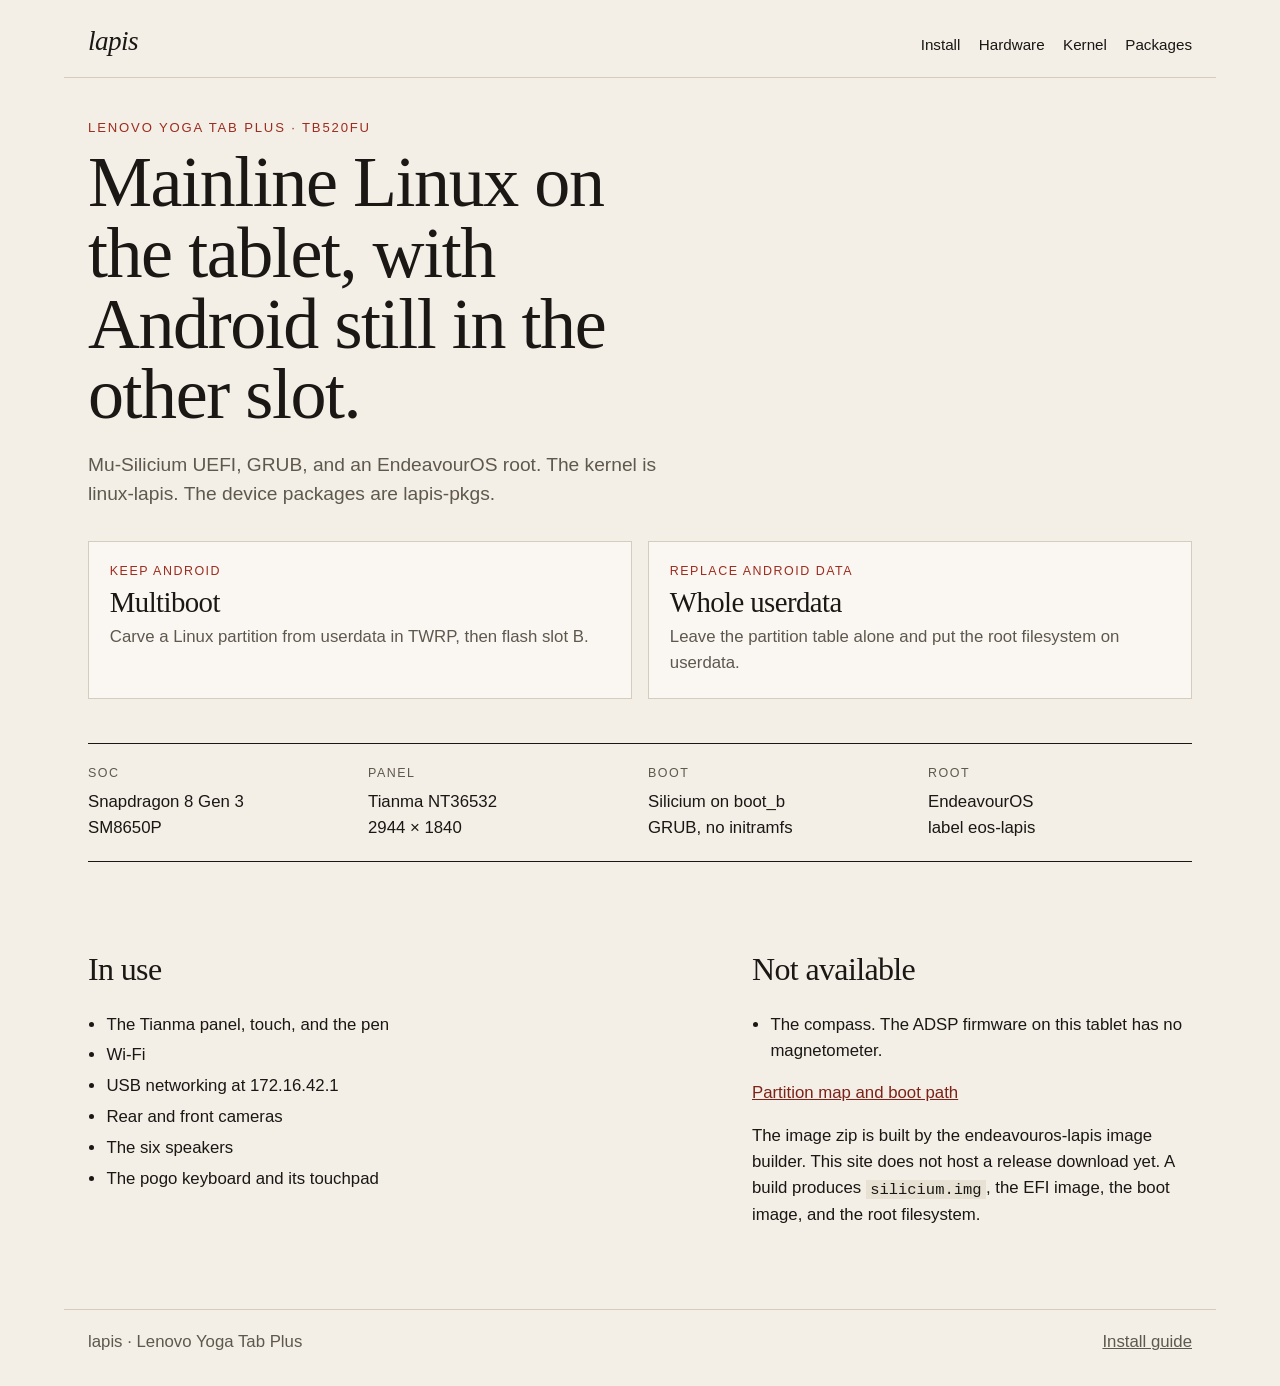
==== index.html @ 17f20aee "Add the lapis project site. The pages describe the Yoga Tab Plus port and the two ways to flash it." ====
<!doctype html>
<html lang="en">
<head>
  <meta charset="utf-8">
  <meta name="viewport" content="width=device-width, initial-scale=1">
  <title>lapis — Linux on the Lenovo Yoga Tab Plus</title>
  <meta name="description" content="Mainline Linux and EndeavourOS for the Lenovo Yoga Tab Plus (TB520FU), codename lapis.">
  <link rel="icon" href="favicon.svg" type="image/svg+xml">
  <link rel="stylesheet" href="css/site.css">
</head>
<body>
  <a class="skip" href="#content">Skip to content</a>
  <header class="bar">
    <a class="mark" href="index.html">lapis</a>
    <nav>
      <a href="guide.html">Install</a>
      <a href="hardware.html">Hardware</a>
      <a href="https://github.com/Lenovo-Yoga-Tab-Plus/linux-lapis">Kernel</a>
      <a href="https://github.com/Lenovo-Yoga-Tab-Plus/lapis-pkgs">Packages</a>
    </nav>
  </header>
  <main id="content">
    <p class="kicker">Lenovo Yoga Tab Plus · TB520FU</p>
    <h1>Mainline Linux on the tablet, with Android still in the other slot.</h1>
    <p class="lede">Mu-Silicium UEFI, GRUB, and an EndeavourOS root. The kernel is linux-lapis. The device packages are lapis-pkgs.</p>
    <div class="choices">
      <a class="choice" href="guide.html#multiboot">
        <span class="choice-kicker">Keep Android</span>
        <strong>Multiboot</strong>
        <span>Carve a Linux partition from userdata in TWRP, then flash slot B.</span>
      </a>
      <a class="choice" href="guide.html#userdata">
        <span class="choice-kicker">Replace Android data</span>
        <strong>Whole userdata</strong>
        <span>Leave the partition table alone and put the root filesystem on userdata.</span>
      </a>
    </div>
    <dl class="specs">
      <div>
        <dt>SoC</dt>
        <dd>Snapdragon 8 Gen 3<br>SM8650P</dd>
      </div>
      <div>
        <dt>Panel</dt>
        <dd>Tianma NT36532<br>2944 × 1840</dd>
      </div>
      <div>
        <dt>Boot</dt>
        <dd>Silicium on boot_b<br>GRUB, no initramfs</dd>
      </div>
      <div>
        <dt>Root</dt>
        <dd>EndeavourOS<br>label eos-lapis</dd>
      </div>
    </dl>
    <section class="split">
      <div>
        <h2>In use</h2>
        <ul>
          <li>The Tianma panel, touch, and the pen</li>
          <li>Wi-Fi</li>
          <li>USB networking at 172.16.42.1</li>
          <li>Rear and front cameras</li>
          <li>The six speakers</li>
          <li>The pogo keyboard and its touchpad</li>
        </ul>
      </div>
      <div>
        <h2>Not available</h2>
        <ul>
          <li>The compass. The ADSP firmware on this tablet has no magnetometer.</li>
        </ul>
        <p><a href="hardware.html">Partition map and boot path</a></p>
        <p>The image zip is built by the endeavouros-lapis image builder. This site does not host a release download yet. A build produces <code>silicium.img</code>, the EFI image, the boot image, and the root filesystem.</p>
      </div>
    </section>
  </main>
  <footer>
    <span>lapis · Lenovo Yoga Tab Plus</span>
    <span><a href="guide.html">Install guide</a></span>
  </footer>
</body>
</html>
---- css/site.css ----
:root {
  --paper: #f3efe6;
  --paper-2: #e7e1d4;
  --ink: #1a1714;
  --muted: #5e584e;
  --line: #d4ccbe;
  --red: #9d2c1f;
  --red-dark: #7c2218;
  --card: #faf7f2;
  --code: #2a2520;
  --max: 72rem;
}

* { box-sizing: border-box; }

html { scroll-behavior: smooth; }

body {
  margin: 0;
  color: var(--ink);
  background: var(--paper);
  font-family: "Segoe UI", "Helvetica Neue", Helvetica, Arial, sans-serif;
  font-size: 1.05rem;
  line-height: 1.55;
}

h1, h2, h3, .mark, .choice strong {
  font-family: "Iowan Old Style", "Palatino Linotype", Palatino, Georgia, serif;
  font-weight: 500;
  letter-spacing: -0.02em;
}

a { color: var(--red-dark); }
a:hover { color: var(--red); }

.skip {
  position: absolute;
  left: 1rem;
  top: -3rem;
  background: var(--ink);
  color: var(--paper);
  padding: 0.4rem 0.7rem;
}
.skip:focus { top: 0.5rem; }

.bar {
  display: flex;
  justify-content: space-between;
  align-items: baseline;
  gap: 1.5rem;
  max-width: var(--max);
  margin: 0 auto;
  padding: 1.25rem 1.5rem 0.9rem;
  border-bottom: 1px solid var(--line);
}

.mark {
  color: var(--ink);
  text-decoration: none;
  font-size: 1.7rem;
  font-style: italic;
}

nav { display: flex; flex-wrap: wrap; gap: 1.15rem; }
nav a {
  color: var(--ink);
  text-decoration: none;
  font-size: 0.95rem;
}
nav a:hover { color: var(--red); }
nav a[aria-current="page"] { box-shadow: inset 0 -2px 0 var(--red); }

main {
  max-width: var(--max);
  margin: 0 auto;
  padding: 2.5rem 1.5rem 4rem;
}

.kicker {
  margin: 0 0 0.6rem;
  color: var(--red);
  font-size: 0.82rem;
  letter-spacing: 0.14em;
  text-transform: uppercase;
}

h1 {
  margin: 0;
  max-width: 16ch;
  font-size: clamp(2.6rem, 6vw, 4.5rem);
  line-height: 0.98;
}

.lede {
  max-width: 38rem;
  margin: 1.25rem 0 0;
  font-size: 1.2rem;
  color: var(--muted);
}

.choices {
  display: grid;
  grid-template-columns: 1fr 1fr;
  gap: 1rem;
  margin-top: 2rem;
}

.choice {
  display: flex;
  flex-direction: column;
  gap: 0.35rem;
  padding: 1.25rem 1.3rem 1.35rem;
  background: var(--card);
  border: 1px solid var(--line);
  color: var(--ink);
  text-decoration: none;
}
.choice:hover { border-color: var(--red); }
.choice-kicker {
  color: var(--red);
  font-size: 0.78rem;
  letter-spacing: 0.12em;
  text-transform: uppercase;
}
.choice strong { font-size: 1.8rem; line-height: 1.1; }
.choice span:last-child { color: var(--muted); }

.specs {
  display: grid;
  grid-template-columns: repeat(4, 1fr);
  gap: 1rem;
  margin: 2.75rem 0 0;
  padding: 1.25rem 0;
  border-top: 1px solid var(--ink);
  border-bottom: 1px solid var(--ink);
}
.specs div { margin: 0; }
.specs dt {
  color: var(--muted);
  font-size: 0.78rem;
  letter-spacing: 0.12em;
  text-transform: uppercase;
}
.specs dd { margin: 0.35rem 0 0; }

.split {
  display: grid;
  grid-template-columns: 1.4fr 1fr;
  gap: 3rem;
  margin-top: 3rem;
}

h2 { font-size: 2rem; margin: 2.2rem 0 0.6rem; }
h3 { font-size: 1.35rem; margin: 1.6rem 0 0.4rem; }

ul { padding-left: 1.15rem; }
li + li { margin-top: 0.3rem; }

.note, .warn, .example {
  margin: 1.25rem 0;
  padding: 0.9rem 1rem 0.9rem 1.1rem;
  background: var(--card);
  border-left: 3px solid var(--ink);
}
.warn { border-left-color: var(--red); }
.example { border-left-color: var(--muted); }
.note p, .warn p, .example p { margin: 0.4rem 0; }
.note p:first-child, .warn p:first-child, .example p:first-child { margin-top: 0; }

pre {
  overflow-x: auto;
  margin: 0.8rem 0 1.2rem;
  padding: 0.9rem 1rem;
  background: var(--code);
  color: #f3efe6;
  font-size: 0.92rem;
  line-height: 1.45;
}
code { font-family: "IBM Plex Mono", "Source Code Pro", ui-monospace, monospace; }
p code, li code, dd code {
  font-size: 0.92em;
  background: var(--paper-2);
  padding: 0.05rem 0.28rem;
}
pre code {
  background: none;
  color: inherit;
  padding: 0;
  font-size: 0.92rem;
}

table {
  width: 100%;
  border-collapse: collapse;
  margin: 1rem 0 1.5rem;
  font-size: 0.98rem;
}
th, td {
  text-align: left;
  padding: 0.55rem 0.6rem;
  border-bottom: 1px solid var(--line);
  vertical-align: top;
}
th {
  font-size: 0.78rem;
  letter-spacing: 0.08em;
  text-transform: uppercase;
  color: var(--muted);
  font-weight: 600;
}

.steps { list-style: none; padding: 0; counter-reset: step; }
.steps > li {
  margin: 0 0 1.4rem;
  padding-left: 2.4rem;
  position: relative;
}
.steps > li::before {
  counter-increment: step;
  content: counter(step);
  position: absolute;
  left: 0;
  top: 0.1rem;
  width: 1.6rem;
  height: 1.6rem;
  border-radius: 50%;
  background: var(--ink);
  color: var(--paper);
  font-size: 0.85rem;
  line-height: 1.6rem;
  text-align: center;
}

footer {
  max-width: var(--max);
  margin: 0 auto;
  padding: 1.2rem 1.5rem 2rem;
  border-top: 1px solid var(--line);
  color: var(--muted);
  display: flex;
  justify-content: space-between;
  gap: 1rem;
  flex-wrap: wrap;
}
footer a { color: var(--muted); }

@media (max-width: 800px) {
  .choices, .split, .specs { grid-template-columns: 1fr 1fr; }
  .split { gap: 1.5rem; }
  h1 { max-width: none; }
}
@media (max-width: 560px) {
  .specs, .choices { grid-template-columns: 1fr; }
  .bar { flex-direction: column; align-items: flex-start; }
}
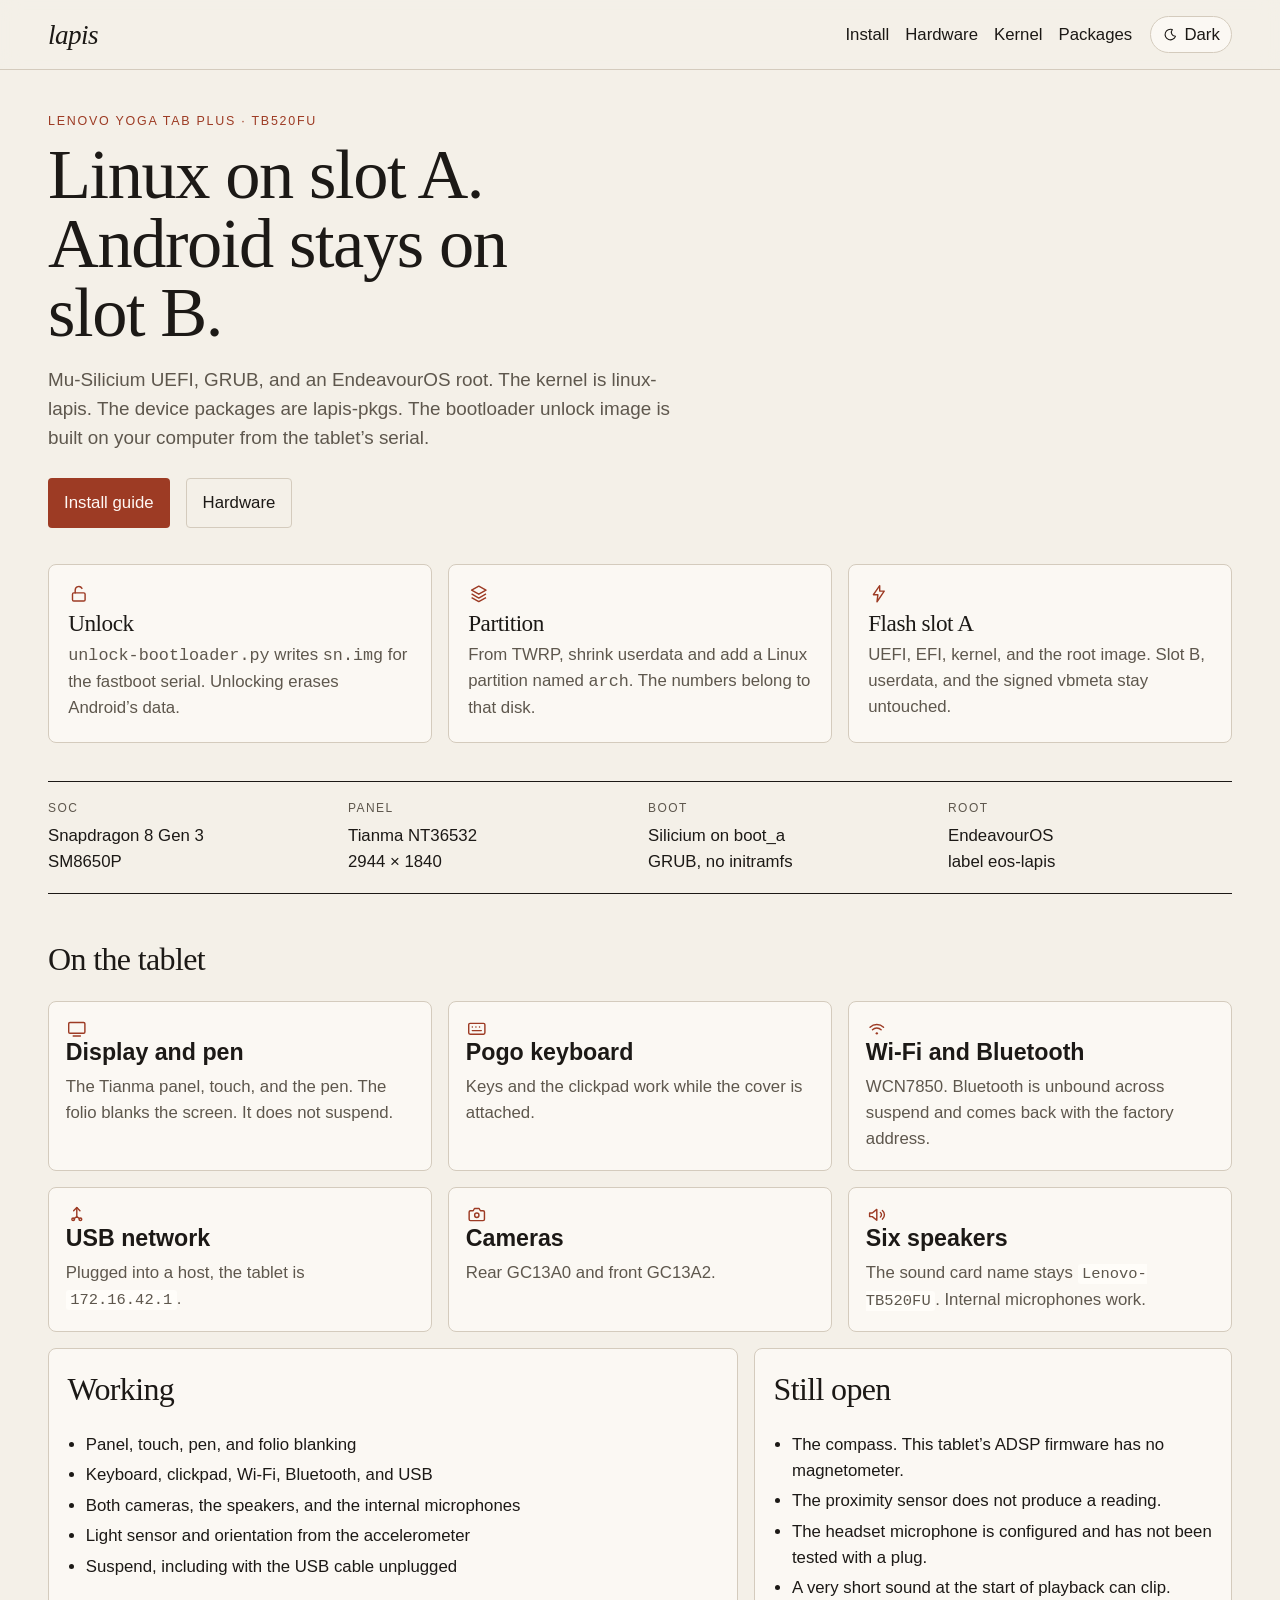
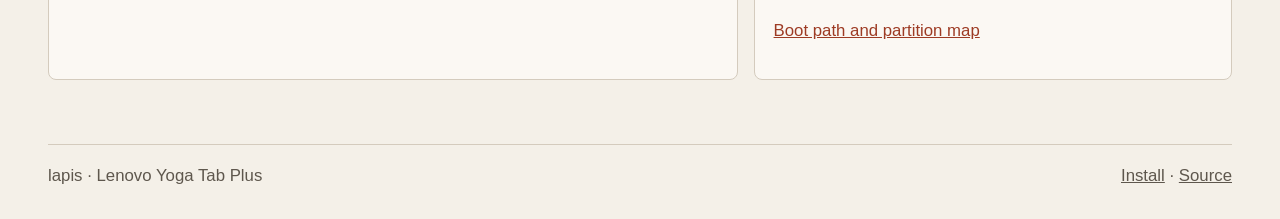
==== commit c95fecd4: "Publish the install site in dark and light, and build the unlock image locally. Pages deploys from a" ====
--- a/index.html
+++ b/index.html
@@ -4,37 +4,66 @@
   <meta charset="utf-8">
   <meta name="viewport" content="width=device-width, initial-scale=1">
   <title>lapis — Linux on the Lenovo Yoga Tab Plus</title>
-  <meta name="description" content="Mainline Linux and EndeavourOS for the Lenovo Yoga Tab Plus (TB520FU), codename lapis.">
+  <meta name="description" content="Mainline Linux and EndeavourOS for the Lenovo Yoga Tab Plus (TB520FU), codename lapis. Linux stays on slot A.">
+  <meta name="theme-color" content="#12110f">
   <link rel="icon" href="favicon.svg" type="image/svg+xml">
   <link rel="stylesheet" href="css/site.css">
+  <script>
+    try {
+      var saved = localStorage.getItem("lapis-theme");
+      var theme = saved || (matchMedia("(prefers-color-scheme: light)").matches ? "light" : "dark");
+      document.documentElement.dataset.theme = theme;
+    } catch (error) {
+      document.documentElement.dataset.theme = "dark";
+    }
+  </script>
 </head>
 <body>
   <a class="skip" href="#content">Skip to content</a>
   <header class="bar">
     <a class="mark" href="index.html">lapis</a>
-    <nav>
-      <a href="guide.html">Install</a>
-      <a href="hardware.html">Hardware</a>
-      <a href="https://github.com/Lenovo-Yoga-Tab-Plus/linux-lapis">Kernel</a>
-      <a href="https://github.com/Lenovo-Yoga-Tab-Plus/lapis-pkgs">Packages</a>
-    </nav>
+    <div class="bar-tools">
+      <nav>
+        <a href="guide.html">Install</a>
+        <a href="hardware.html">Hardware</a>
+        <a href="https://github.com/Lenovo-Yoga-Tab-Plus/linux-lapis">Kernel</a>
+        <a href="https://github.com/Lenovo-Yoga-Tab-Plus/lapis-pkgs">Packages</a>
+      </nav>
+      <button class="theme" id="theme-toggle" type="button" aria-pressed="true">
+        <svg class="icon when-dark" aria-hidden="true"><use href="icons.svg#sun"></use></svg>
+        <svg class="icon when-light" aria-hidden="true"><use href="icons.svg#moon"></use></svg>
+        <span class="when-dark">Light</span>
+        <span class="when-light">Dark</span>
+      </button>
+    </div>
   </header>
   <main id="content">
     <p class="kicker">Lenovo Yoga Tab Plus · TB520FU</p>
-    <h1>Mainline Linux on the tablet, with Android still in the other slot.</h1>
-    <p class="lede">Mu-Silicium UEFI, GRUB, and an EndeavourOS root. The kernel is linux-lapis. The device packages are lapis-pkgs.</p>
+    <h1>Linux on slot A. Android stays on slot B.</h1>
+    <p class="lede">Mu-Silicium UEFI, GRUB, and an EndeavourOS root. The kernel is linux-lapis. The device packages are lapis-pkgs. The bootloader unlock image is built on your computer from the tablet’s serial.</p>
+    <div class="actions">
+      <a class="button" href="guide.html">Install guide</a>
+      <a class="button ghost" href="hardware.html">Hardware</a>
+    </div>
+
     <div class="choices">
-      <a class="choice" href="guide.html#multiboot">
-        <span class="choice-kicker">Keep Android</span>
-        <strong>Multiboot</strong>
-        <span>Carve a Linux partition from userdata in TWRP, then flash slot B.</span>
+      <a class="choice" href="guide.html#unlock">
+        <svg class="icon" aria-hidden="true"><use href="icons.svg#unlock"></use></svg>
+        <strong>Unlock</strong>
+        <span><code>unlock-bootloader.py</code> writes <code>sn.img</code> for the fastboot serial. Unlocking erases Android’s data.</span>
       </a>
-      <a class="choice" href="guide.html#userdata">
-        <span class="choice-kicker">Replace Android data</span>
-        <strong>Whole userdata</strong>
-        <span>Leave the partition table alone and put the root filesystem on userdata.</span>
+      <a class="choice" href="guide.html#partition">
+        <svg class="icon" aria-hidden="true"><use href="icons.svg#layers"></use></svg>
+        <strong>Partition</strong>
+        <span>From TWRP, shrink userdata and add a Linux partition named <code>arch</code>. The numbers belong to that disk.</span>
+      </a>
+      <a class="choice" href="guide.html#flash">
+        <svg class="icon" aria-hidden="true"><use href="icons.svg#flash"></use></svg>
+        <strong>Flash slot A</strong>
+        <span>UEFI, EFI, kernel, and the root image. Slot B, userdata, and the signed vbmeta stay untouched.</span>
       </a>
     </div>
+
     <dl class="specs">
       <div>
         <dt>SoC</dt>
@@ -46,38 +75,75 @@
       </div>
       <div>
         <dt>Boot</dt>
-        <dd>Silicium on boot_b<br>GRUB, no initramfs</dd>
+        <dd>Silicium on boot_a<br>GRUB, no initramfs</dd>
       </div>
       <div>
         <dt>Root</dt>
         <dd>EndeavourOS<br>label eos-lapis</dd>
       </div>
     </dl>
-    <section class="split">
-      <div>
-        <h2>In use</h2>
+
+    <h2>On the tablet</h2>
+    <div class="grid">
+      <article class="card">
+        <svg class="icon" aria-hidden="true"><use href="icons.svg#display"></use></svg>
+        <strong>Display and pen</strong>
+        <p>The Tianma panel, touch, and the pen. The folio blanks the screen. It does not suspend.</p>
+      </article>
+      <article class="card">
+        <svg class="icon" aria-hidden="true"><use href="icons.svg#keyboard"></use></svg>
+        <strong>Pogo keyboard</strong>
+        <p>Keys and the clickpad work while the cover is attached.</p>
+      </article>
+      <article class="card">
+        <svg class="icon" aria-hidden="true"><use href="icons.svg#wifi"></use></svg>
+        <strong>Wi-Fi and Bluetooth</strong>
+        <p>WCN7850. Bluetooth is unbound across suspend and comes back with the factory address.</p>
+      </article>
+      <article class="card">
+        <svg class="icon" aria-hidden="true"><use href="icons.svg#usb"></use></svg>
+        <strong>USB network</strong>
+        <p>Plugged into a host, the tablet is <code>172.16.42.1</code>.</p>
+      </article>
+      <article class="card">
+        <svg class="icon" aria-hidden="true"><use href="icons.svg#camera"></use></svg>
+        <strong>Cameras</strong>
+        <p>Rear GC13A0 and front GC13A2.</p>
+      </article>
+      <article class="card">
+        <svg class="icon" aria-hidden="true"><use href="icons.svg#speaker"></use></svg>
+        <strong>Six speakers</strong>
+        <p>The sound card name stays <code>Lenovo-TB520FU</code>. Internal microphones work.</p>
+      </article>
+    </div>
+
+    <div class="split">
+      <section class="panel">
+        <h2>Working</h2>
         <ul>
-          <li>The Tianma panel, touch, and the pen</li>
-          <li>Wi-Fi</li>
-          <li>USB networking at 172.16.42.1</li>
-          <li>Rear and front cameras</li>
-          <li>The six speakers</li>
-          <li>The pogo keyboard and its touchpad</li>
+          <li>Panel, touch, pen, and folio blanking</li>
+          <li>Keyboard, clickpad, Wi-Fi, Bluetooth, and USB</li>
+          <li>Both cameras, the speakers, and the internal microphones</li>
+          <li>Light sensor and orientation from the accelerometer</li>
+          <li>Suspend, including with the USB cable unplugged</li>
         </ul>
-      </div>
-      <div>
-        <h2>Not available</h2>
+      </section>
+      <section class="panel">
+        <h2>Still open</h2>
         <ul>
-          <li>The compass. The ADSP firmware on this tablet has no magnetometer.</li>
+          <li>The compass. This tablet’s ADSP firmware has no magnetometer.</li>
+          <li>The proximity sensor does not produce a reading.</li>
+          <li>The headset microphone is configured and has not been tested with a plug.</li>
+          <li>A very short sound at the start of playback can clip.</li>
         </ul>
-        <p><a href="hardware.html">Partition map and boot path</a></p>
-        <p>The image zip is built by the endeavouros-lapis image builder. This site does not host a release download yet. A build produces <code>silicium.img</code>, the EFI image, the boot image, and the root filesystem.</p>
-      </div>
-    </section>
+        <p><a href="hardware.html">Boot path and partition map</a></p>
+      </section>
+    </div>
   </main>
   <footer>
     <span>lapis · Lenovo Yoga Tab Plus</span>
-    <span><a href="guide.html">Install guide</a></span>
+    <span><a href="guide.html">Install</a> · <a href="https://github.com/Lenovo-Yoga-Tab-Plus/lapis">Source</a></span>
   </footer>
+  <script src="js/site.js"></script>
 </body>
 </html>
--- a/css/site.css
+++ b/css/site.css
@@ -1,14 +1,33 @@
 :root {
-  --paper: #f3efe6;
-  --paper-2: #e7e1d4;
-  --ink: #1a1714;
-  --muted: #5e584e;
-  --line: #d4ccbe;
-  --red: #9d2c1f;
-  --red-dark: #7c2218;
-  --card: #faf7f2;
-  --code: #2a2520;
-  --max: 72rem;
+  color-scheme: dark;
+  --bg: #12110f;
+  --bg-raised: #1c1a17;
+  --ink: #f3eee6;
+  --muted: #b7aea1;
+  --line: #3a342c;
+  --accent: #e07a4c;
+  --accent-ink: #2a140c;
+  --card: #211e1a;
+  --code: #0c0b0a;
+  --code-ink: #f3eee6;
+  --ok: #8fbf8a;
+  --max: 74rem;
+  --shadow: none;
+}
+
+html[data-theme="light"] {
+  color-scheme: light;
+  --bg: #f4f0e8;
+  --bg-raised: #fffdf9;
+  --ink: #1c1916;
+  --muted: #5e574d;
+  --line: #d4cbbd;
+  --accent: #9d3b24;
+  --accent-ink: #fff8f4;
+  --card: #fbf8f3;
+  --code: #241f1b;
+  --code-ink: #f6f1ea;
+  --ok: #2f6b3a;
 }
 
 * { box-sizing: border-box; }
@@ -17,41 +36,56 @@
 
 body {
   margin: 0;
-  color: var(--ink);
-  background: var(--paper);
+  background: var(--bg);
+  color: var(--ink);
   font-family: "Segoe UI", "Helvetica Neue", Helvetica, Arial, sans-serif;
   font-size: 1.05rem;
   line-height: 1.55;
 }
 
-h1, h2, h3, .mark, .choice strong {
-  font-family: "Iowan Old Style", "Palatino Linotype", Palatino, Georgia, serif;
+h1, h2, h3, .mark, .step strong, .choice strong {
+  font-family: "Iowan Old Style", Palatino, "Palatino Linotype", Georgia, serif;
   font-weight: 500;
   letter-spacing: -0.02em;
 }
 
-a { color: var(--red-dark); }
-a:hover { color: var(--red); }
+a { color: var(--accent); }
+a:hover { text-decoration-thickness: 2px; }
+
+img, svg { display: block; }
 
 .skip {
   position: absolute;
   left: 1rem;
   top: -3rem;
   background: var(--ink);
-  color: var(--paper);
+  color: var(--bg);
   padding: 0.4rem 0.7rem;
 }
-.skip:focus { top: 0.5rem; }
+.skip:focus { top: 0.6rem; }
 
 .bar {
+  position: sticky;
+  top: 0;
+  z-index: 2;
   display: flex;
+  align-items: center;
   justify-content: space-between;
-  align-items: baseline;
-  gap: 1.5rem;
-  max-width: var(--max);
+  gap: 1rem;
+  padding: 0.85rem 1.5rem;
+  background: color-mix(in srgb, var(--bg) 92%, transparent);
+  border-bottom: 1px solid var(--line);
+  backdrop-filter: blur(10px);
+}
+
+.bar-inner, .wrap {
+  width: min(var(--max), 100%);
   margin: 0 auto;
-  padding: 1.25rem 1.5rem 0.9rem;
-  border-bottom: 1px solid var(--line);
+}
+
+.bar {
+  padding-left: max(1.25rem, calc((100% - var(--max)) / 2));
+  padding-right: max(1.25rem, calc((100% - var(--max)) / 2));
 }
 
 .mark {
@@ -61,25 +95,55 @@
   font-style: italic;
 }
 
-nav { display: flex; flex-wrap: wrap; gap: 1.15rem; }
+.bar-tools {
+  display: flex;
+  align-items: center;
+  gap: 1.1rem;
+  flex-wrap: wrap;
+  justify-content: flex-end;
+}
+
+nav { display: flex; flex-wrap: wrap; gap: 1rem; }
 nav a {
   color: var(--ink);
   text-decoration: none;
-  font-size: 0.95rem;
-}
-nav a:hover { color: var(--red); }
-nav a[aria-current="page"] { box-shadow: inset 0 -2px 0 var(--red); }
+}
+nav a:hover, nav a[aria-current="page"] { color: var(--accent); }
+nav a[aria-current="page"] { box-shadow: inset 0 -2px 0 var(--accent); }
+
+.theme {
+  display: inline-flex;
+  align-items: center;
+  gap: 0.4rem;
+  border: 1px solid var(--line);
+  background: var(--card);
+  color: var(--ink);
+  border-radius: 999px;
+  padding: 0.28rem 0.7rem;
+  font: inherit;
+  cursor: pointer;
+}
+.theme .icon { width: 1rem; height: 1rem; }
+html[data-theme="dark"] .when-light,
+html[data-theme="light"] .when-dark { display: none; }
+
+.icon {
+  width: 1.35rem;
+  height: 1.35rem;
+  flex: 0 0 auto;
+}
+.icon use { color: inherit; }
 
 main {
-  max-width: var(--max);
+  width: min(var(--max), calc(100% - 2.5rem));
   margin: 0 auto;
-  padding: 2.5rem 1.5rem 4rem;
+  padding: 2.6rem 0 4rem;
 }
 
 .kicker {
-  margin: 0 0 0.6rem;
-  color: var(--red);
-  font-size: 0.82rem;
+  margin: 0 0 0.55rem;
+  color: var(--accent);
+  font-size: 0.78rem;
   letter-spacing: 0.14em;
   text-transform: uppercase;
 }
@@ -87,154 +151,170 @@
 h1 {
   margin: 0;
   max-width: 16ch;
-  font-size: clamp(2.6rem, 6vw, 4.5rem);
+  font-size: clamp(2.5rem, 6vw, 4.4rem);
   line-height: 0.98;
 }
 
 .lede {
-  max-width: 38rem;
-  margin: 1.25rem 0 0;
-  font-size: 1.2rem;
+  max-width: 40rem;
+  margin: 1.1rem 0 0;
   color: var(--muted);
-}
-
-.choices {
+  font-size: 1.18rem;
+}
+
+.actions, .choices, .grid, .specs, .split {
   display: grid;
-  grid-template-columns: 1fr 1fr;
   gap: 1rem;
-  margin-top: 2rem;
-}
-
+}
+
+.actions {
+  grid-template-columns: max-content max-content;
+  margin-top: 1.6rem;
+}
+
+.button, .choice {
+  text-decoration: none;
+  color: var(--ink);
+}
+
+.button {
+  display: inline-flex;
+  align-items: center;
+  gap: 0.45rem;
+  padding: 0.7rem 1rem;
+  background: var(--accent);
+  color: var(--accent-ink);
+  border-radius: 4px;
+}
+.button.ghost {
+  background: transparent;
+  color: var(--ink);
+  border: 1px solid var(--line);
+}
+.button:hover { text-decoration: none; filter: brightness(1.05); }
+
+.choices { grid-template-columns: repeat(3, 1fr); margin-top: 2.2rem; }
+.choice, .card, .panel {
+  background: var(--card);
+  border: 1px solid var(--line);
+  border-radius: 8px;
+}
 .choice {
   display: flex;
   flex-direction: column;
   gap: 0.35rem;
-  padding: 1.25rem 1.3rem 1.35rem;
-  background: var(--card);
-  border: 1px solid var(--line);
-  color: var(--ink);
-  text-decoration: none;
-}
-.choice:hover { border-color: var(--red); }
-.choice-kicker {
-  color: var(--red);
-  font-size: 0.78rem;
+  padding: 1.15rem 1.2rem 1.25rem;
+}
+.choice:hover, .card:hover { border-color: var(--accent); }
+.choice .icon, .card .icon { color: var(--accent); }
+.choice strong, .card strong { font-size: 1.45rem; line-height: 1.15; }
+.choice span, .card p, .muted { color: var(--muted); }
+
+.specs {
+  grid-template-columns: repeat(4, 1fr);
+  margin: 2.4rem 0 0;
+  padding: 1.1rem 0;
+  border-top: 1px solid var(--ink);
+  border-bottom: 1px solid var(--ink);
+}
+.specs dt {
+  color: var(--muted);
+  font-size: 0.75rem;
   letter-spacing: 0.12em;
   text-transform: uppercase;
 }
-.choice strong { font-size: 1.8rem; line-height: 1.1; }
-.choice span:last-child { color: var(--muted); }
-
-.specs {
-  display: grid;
-  grid-template-columns: repeat(4, 1fr);
-  gap: 1rem;
-  margin: 2.75rem 0 0;
-  padding: 1.25rem 0;
-  border-top: 1px solid var(--ink);
-  border-bottom: 1px solid var(--ink);
-}
-.specs div { margin: 0; }
-.specs dt {
-  color: var(--muted);
-  font-size: 0.78rem;
-  letter-spacing: 0.12em;
-  text-transform: uppercase;
-}
-.specs dd { margin: 0.35rem 0 0; }
-
-.split {
-  display: grid;
-  grid-template-columns: 1.4fr 1fr;
-  gap: 3rem;
-  margin-top: 3rem;
-}
-
-h2 { font-size: 2rem; margin: 2.2rem 0 0.6rem; }
-h3 { font-size: 1.35rem; margin: 1.6rem 0 0.4rem; }
+.specs dd { margin: 0.3rem 0 0; }
+
+h2 { font-size: 2rem; margin: 2.6rem 0 0.7rem; }
+h3 { font-size: 1.3rem; margin: 1.5rem 0 0.35rem; }
+
+.grid { grid-template-columns: repeat(3, 1fr); margin-top: 1rem; }
+.card { padding: 1rem 1.05rem 1.1rem; }
+.card p { margin: 0.35rem 0 0; }
+
+.split { grid-template-columns: 1.3fr 0.9fr; margin-top: 1rem; }
+.panel { padding: 1rem 1.15rem 1.15rem; }
+.panel h2 { margin-top: 0; }
 
 ul { padding-left: 1.15rem; }
-li + li { margin-top: 0.3rem; }
-
-.note, .warn, .example {
-  margin: 1.25rem 0;
-  padding: 0.9rem 1rem 0.9rem 1.1rem;
+li + li { margin-top: 0.28rem; }
+
+.note, .warn {
+  margin: 1.1rem 0;
+  padding: 0.9rem 1rem;
   background: var(--card);
   border-left: 3px solid var(--ink);
-}
-.warn { border-left-color: var(--red); }
-.example { border-left-color: var(--muted); }
-.note p, .warn p, .example p { margin: 0.4rem 0; }
-.note p:first-child, .warn p:first-child, .example p:first-child { margin-top: 0; }
+  border-radius: 0 6px 6px 0;
+}
+.warn { border-left-color: var(--accent); }
+.note p, .warn p { margin: 0.35rem 0; }
+.note p:first-child, .warn p:first-child { margin-top: 0; }
+.note p:last-child, .warn p:last-child { margin-bottom: 0; }
 
 pre {
   overflow-x: auto;
-  margin: 0.8rem 0 1.2rem;
+  margin: 0.8rem 0 1.15rem;
   padding: 0.9rem 1rem;
   background: var(--code);
-  color: #f3efe6;
+  color: var(--code-ink);
+  border-radius: 6px;
   font-size: 0.92rem;
   line-height: 1.45;
 }
-code { font-family: "IBM Plex Mono", "Source Code Pro", ui-monospace, monospace; }
-p code, li code, dd code {
+code { font-family: "IBM Plex Mono", ui-monospace, "Source Code Pro", monospace; }
+h1 code, h2 code { background: none; padding: 0; font-size: 0.86em; }
+p code, li code, dd code, td code {
   font-size: 0.92em;
-  background: var(--paper-2);
+  background: var(--bg-raised);
   padding: 0.05rem 0.28rem;
-}
-pre code {
-  background: none;
-  color: inherit;
-  padding: 0;
-  font-size: 0.92rem;
-}
+  border-radius: 3px;
+}
+pre code { background: none; color: inherit; padding: 0; }
 
 table {
   width: 100%;
   border-collapse: collapse;
-  margin: 1rem 0 1.5rem;
-  font-size: 0.98rem;
+  margin: 0.8rem 0 1.3rem;
 }
 th, td {
   text-align: left;
-  padding: 0.55rem 0.6rem;
+  padding: 0.55rem 0.55rem;
   border-bottom: 1px solid var(--line);
   vertical-align: top;
 }
 th {
-  font-size: 0.78rem;
+  color: var(--muted);
+  font-size: 0.75rem;
   letter-spacing: 0.08em;
   text-transform: uppercase;
-  color: var(--muted);
-  font-weight: 600;
 }
 
 .steps { list-style: none; padding: 0; counter-reset: step; }
 .steps > li {
-  margin: 0 0 1.4rem;
-  padding-left: 2.4rem;
   position: relative;
+  margin: 0 0 1.35rem;
+  padding-left: 2.6rem;
 }
 .steps > li::before {
   counter-increment: step;
   content: counter(step);
   position: absolute;
   left: 0;
-  top: 0.1rem;
-  width: 1.6rem;
-  height: 1.6rem;
+  top: 0.15rem;
+  width: 1.7rem;
+  height: 1.7rem;
   border-radius: 50%;
   background: var(--ink);
-  color: var(--paper);
+  color: var(--bg);
   font-size: 0.85rem;
-  line-height: 1.6rem;
+  line-height: 1.7rem;
   text-align: center;
 }
 
 footer {
-  max-width: var(--max);
+  width: min(var(--max), calc(100% - 2.5rem));
   margin: 0 auto;
-  padding: 1.2rem 1.5rem 2rem;
+  padding: 1.1rem 0 2rem;
   border-top: 1px solid var(--line);
   color: var(--muted);
   display: flex;
@@ -244,12 +324,11 @@
 }
 footer a { color: var(--muted); }
 
-@media (max-width: 800px) {
-  .choices, .split, .specs { grid-template-columns: 1fr 1fr; }
-  .split { gap: 1.5rem; }
+@media (max-width: 900px) {
+  .choices, .grid, .specs, .split { grid-template-columns: 1fr 1fr; }
   h1 { max-width: none; }
 }
-@media (max-width: 560px) {
-  .specs, .choices { grid-template-columns: 1fr; }
-  .bar { flex-direction: column; align-items: flex-start; }
-}
+@media (max-width: 640px) {
+  .choices, .grid, .specs, .split, .actions { grid-template-columns: 1fr; }
+  .bar { align-items: flex-start; flex-direction: column; }
+}
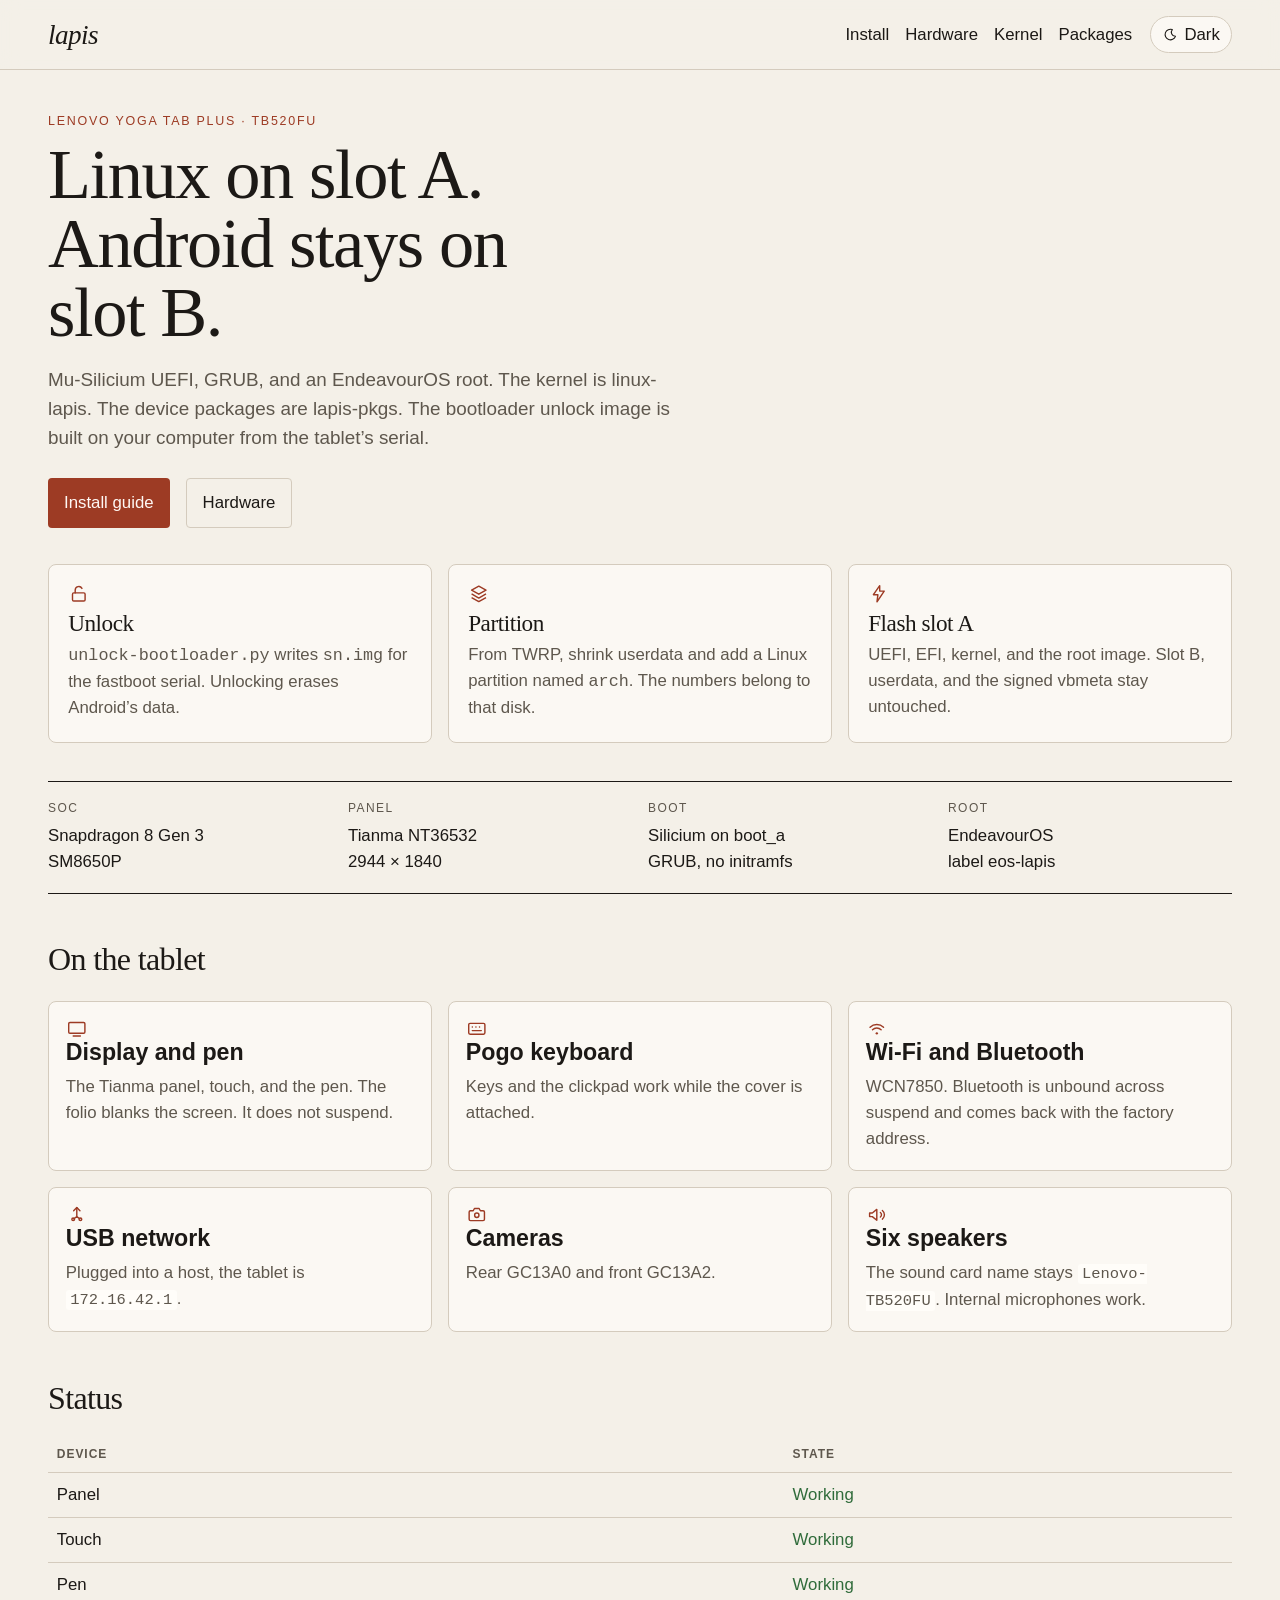
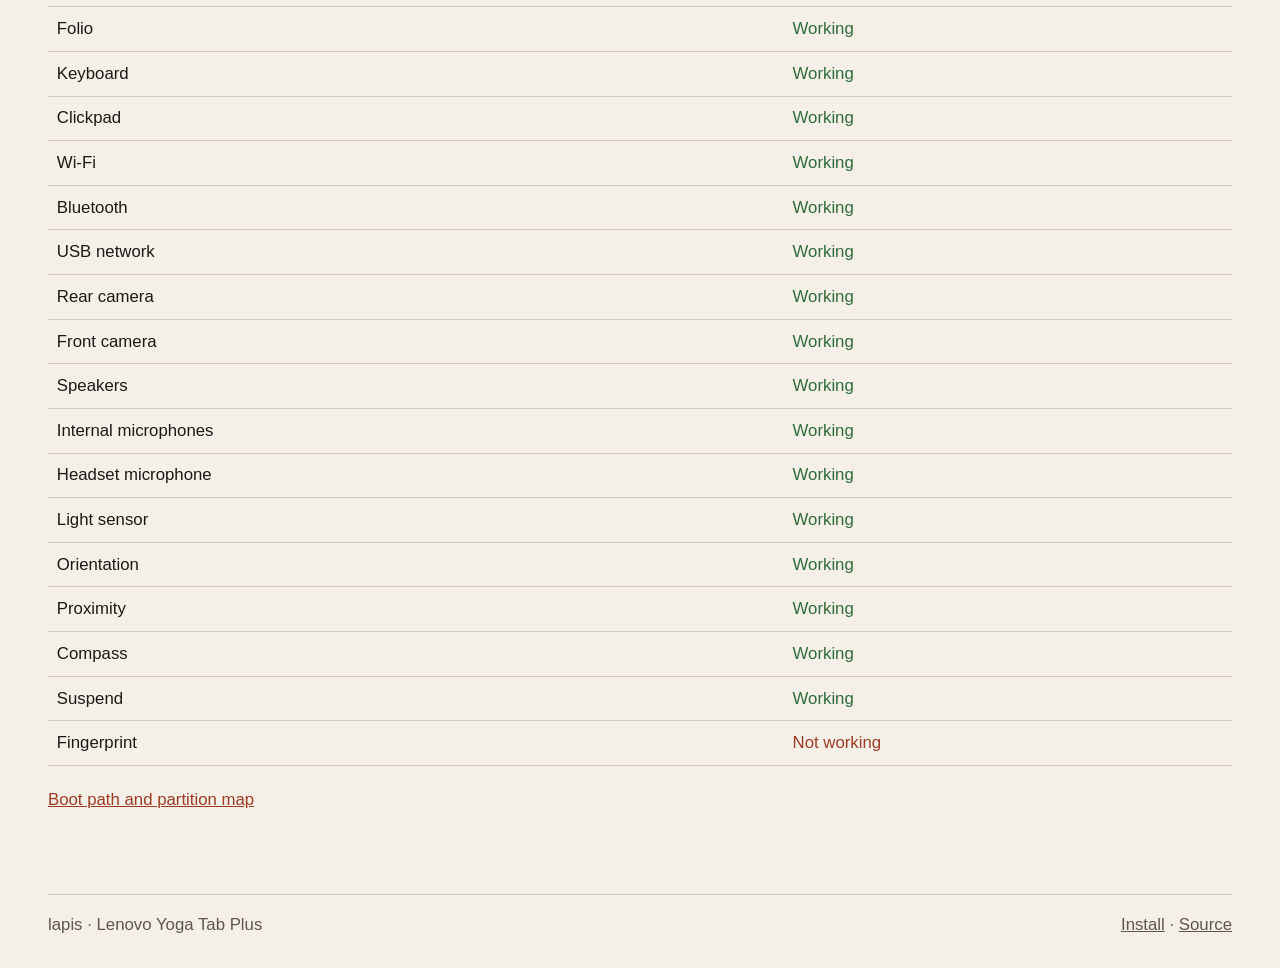
==== commit 473a342e: "Show device status in one table, with the fingerprint reader as the exception." ====
--- a/index.html
+++ b/index.html
@@ -117,28 +117,35 @@
       </article>
     </div>
 
-    <div class="split">
-      <section class="panel">
-        <h2>Working</h2>
-        <ul>
-          <li>Panel, touch, pen, and folio blanking</li>
-          <li>Keyboard, clickpad, Wi-Fi, Bluetooth, and USB</li>
-          <li>Both cameras, the speakers, and the internal microphones</li>
-          <li>Light sensor and orientation from the accelerometer</li>
-          <li>Suspend, including with the USB cable unplugged</li>
-        </ul>
-      </section>
-      <section class="panel">
-        <h2>Still open</h2>
-        <ul>
-          <li>The compass. This tablet’s ADSP firmware has no magnetometer.</li>
-          <li>The proximity sensor does not produce a reading.</li>
-          <li>The headset microphone is configured and has not been tested with a plug.</li>
-          <li>A very short sound at the start of playback can clip.</li>
-        </ul>
-        <p><a href="hardware.html">Boot path and partition map</a></p>
-      </section>
-    </div>
+    <h2>Status</h2>
+    <table class="status">
+      <thead>
+        <tr><th>Device</th><th>State</th></tr>
+      </thead>
+      <tbody>
+        <tr><td>Panel</td><td class="ok">Working</td></tr>
+        <tr><td>Touch</td><td class="ok">Working</td></tr>
+        <tr><td>Pen</td><td class="ok">Working</td></tr>
+        <tr><td>Folio</td><td class="ok">Working</td></tr>
+        <tr><td>Keyboard</td><td class="ok">Working</td></tr>
+        <tr><td>Clickpad</td><td class="ok">Working</td></tr>
+        <tr><td>Wi-Fi</td><td class="ok">Working</td></tr>
+        <tr><td>Bluetooth</td><td class="ok">Working</td></tr>
+        <tr><td>USB network</td><td class="ok">Working</td></tr>
+        <tr><td>Rear camera</td><td class="ok">Working</td></tr>
+        <tr><td>Front camera</td><td class="ok">Working</td></tr>
+        <tr><td>Speakers</td><td class="ok">Working</td></tr>
+        <tr><td>Internal microphones</td><td class="ok">Working</td></tr>
+        <tr><td>Headset microphone</td><td class="ok">Working</td></tr>
+        <tr><td>Light sensor</td><td class="ok">Working</td></tr>
+        <tr><td>Orientation</td><td class="ok">Working</td></tr>
+        <tr><td>Proximity</td><td class="ok">Working</td></tr>
+        <tr><td>Compass</td><td class="ok">Working</td></tr>
+        <tr><td>Suspend</td><td class="ok">Working</td></tr>
+        <tr><td>Fingerprint</td><td class="down">Not working</td></tr>
+      </tbody>
+    </table>
+    <p><a href="hardware.html">Boot path and partition map</a></p>
   </main>
   <footer>
     <span>lapis · Lenovo Yoga Tab Plus</span>
--- a/css/site.css
+++ b/css/site.css
@@ -162,7 +162,7 @@
   font-size: 1.18rem;
 }
 
-.actions, .choices, .grid, .specs, .split {
+.actions, .choices, .grid, .specs {
   display: grid;
   gap: 1rem;
 }
@@ -194,7 +194,7 @@
 .button:hover { text-decoration: none; filter: brightness(1.05); }
 
 .choices { grid-template-columns: repeat(3, 1fr); margin-top: 2.2rem; }
-.choice, .card, .panel {
+.choice, .card {
   background: var(--card);
   border: 1px solid var(--line);
   border-radius: 8px;
@@ -231,10 +231,6 @@
 .grid { grid-template-columns: repeat(3, 1fr); margin-top: 1rem; }
 .card { padding: 1rem 1.05rem 1.1rem; }
 .card p { margin: 0.35rem 0 0; }
-
-.split { grid-template-columns: 1.3fr 0.9fr; margin-top: 1rem; }
-.panel { padding: 1rem 1.15rem 1.15rem; }
-.panel h2 { margin-top: 0; }
 
 ul { padding-left: 1.15rem; }
 li + li { margin-top: 0.28rem; }
@@ -288,6 +284,9 @@
   letter-spacing: 0.08em;
   text-transform: uppercase;
 }
+.status td:last-child { font-weight: 500; }
+.status .ok { color: var(--ok); }
+.status .down { color: var(--accent); }
 
 .steps { list-style: none; padding: 0; counter-reset: step; }
 .steps > li {
@@ -325,10 +324,10 @@
 footer a { color: var(--muted); }
 
 @media (max-width: 900px) {
-  .choices, .grid, .specs, .split { grid-template-columns: 1fr 1fr; }
+  .choices, .grid, .specs { grid-template-columns: 1fr 1fr; }
   h1 { max-width: none; }
 }
 @media (max-width: 640px) {
-  .choices, .grid, .specs, .split, .actions { grid-template-columns: 1fr; }
+  .choices, .grid, .specs, .actions { grid-template-columns: 1fr; }
   .bar { align-items: flex-start; flex-direction: column; }
 }
